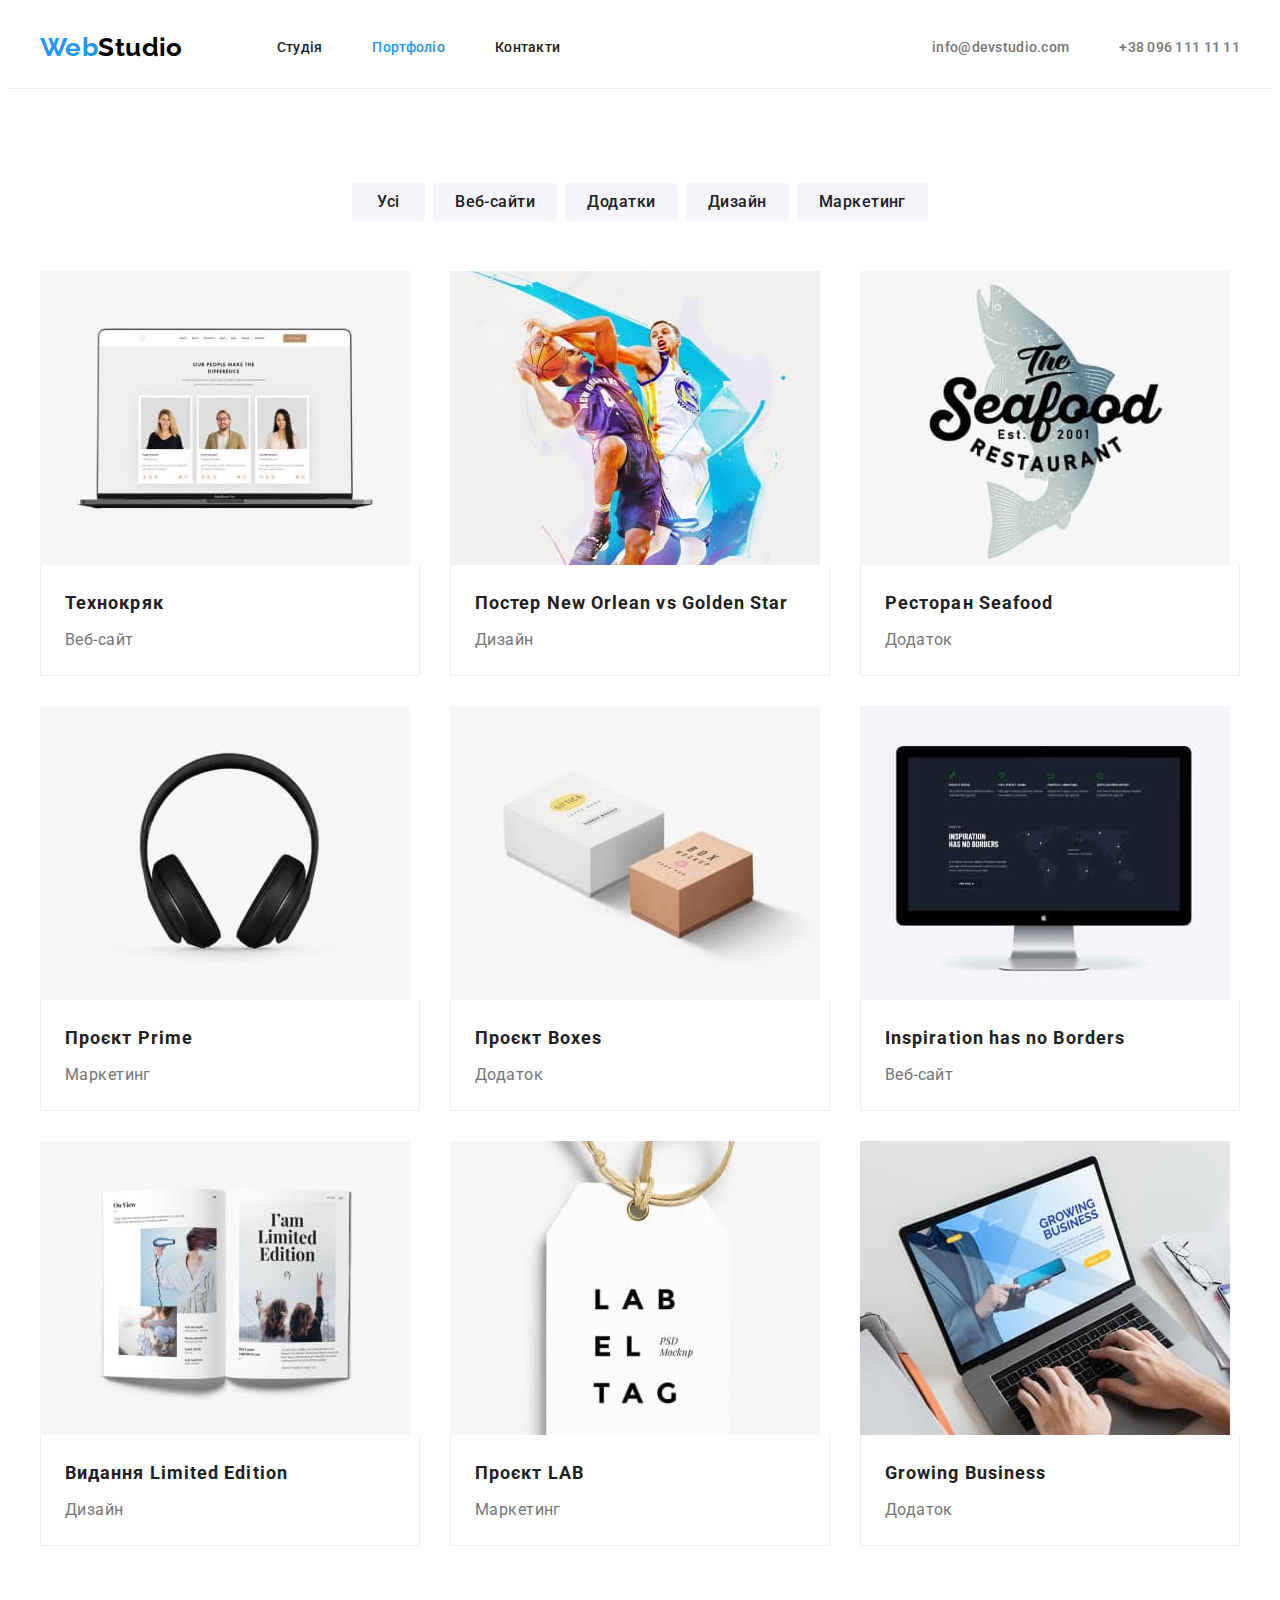
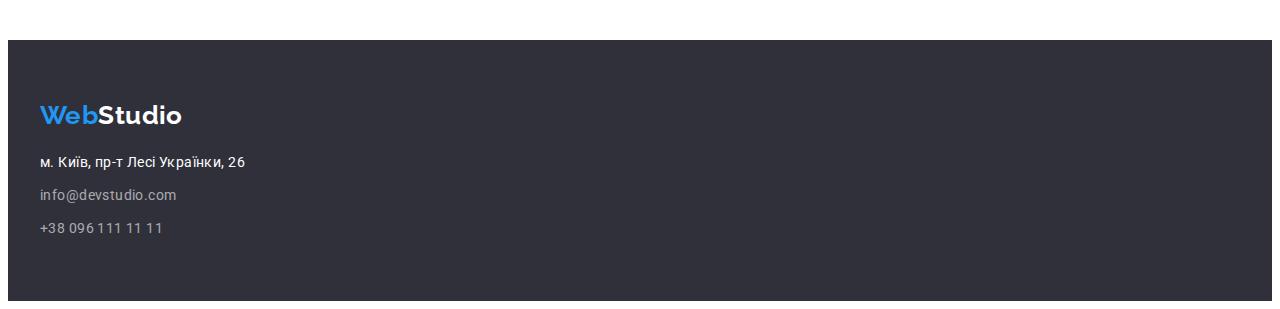
==== portfolio.html @ c1cb9e40 "home_work #3" ====
<!DOCTYPE html>
<html lang="uk">
  <head>
    <meta charset="UTF-8" />
    <meta http-equiv="X-UA-Compatible" content="IE=edge" />
    <meta name="viewport" content="width=device-width, initial-scale=1.0" />
    <title>Document</title>
    <link rel="preconnect" href="https://fonts.googleapis.com" />
    <link rel="preconnect" href="https://fonts.gstatic.com" crossorigin />
    <link
      href="https://fonts.googleapis.com/css2?family=Raleway:wght@700&family=Roboto:wght@400;500;700;900&display=swap"
      rel="stylesheet"
    />
    <link
      rel="stylesheet"
      href="https://cdnjs.cloudflare.com/ajax/libs/modern-normalize/1.1.0/modern-normalize.min.css"
      integrity="sha512-wpPYUAdjBVSE4KJnH1VR1HeZfpl1ub8YT/NKx4PuQ5NmX2tKuGu6U/JRp5y+Y8XG2tV+wKQpNHVUX03MfMFn9Q=="
      crossorigin="anonymous"
      referrerpolicy="no-referrer"
    />
    <link rel="stylesheet" href="./css/style.css" />
  </head>
  <body>
    <!--Header-->
    <header class="header">
      <div class="container flex-header">
        <nav class="nav-list-logo">
          <a class="logo" href="./index.html" lang="en"
            >Web<span class="logo-black">Studio</span></a
          >
          <ul class="list nav-list">
            <li><a class="nav-item" href="./index.html">Студія</a></li>
            <li>
              <a class="nav-item current" href="./portfolio.html">Портфоліо</a>
            </li>
            <li><a class="nav-item" href="">Контакти</a></li>
          </ul>
        </nav>
        <ul class="list contacs-list">
          <li>
            <a class="nav-item contacs" href="mailto:info@devstudio.com"
              >info@devstudio.com</a
            >
          </li>
          <li>
            <a class="nav-item contacs" href="tel:+380961111111"
              >+38 096 111 11 11</a
            >
          </li>
        </ul>
      </div>
    </header>
    <!-- Main -->
    <main>
      <section class="portfolio">
        <div class="container">
          <h1 class="visually-hidden">Наші проєкти</h1>
          <ul class="list portfolio-button-list">
            <li><button class="portfolio-button" type="button">Усі</button></li>
            <li>
              <button class="portfolio-button" type="button">Веб-сайти</button>
            </li>
            <li>
              <button class="portfolio-button" type="button">Додатки</button>
            </li>
            <li>
              <button class="portfolio-button" type="button">Дизайн</button>
            </li>
            <li>
              <button class="portfolio-button" type="button">Маркетинг</button>
            </li>
          </ul>
          <ul class="list portfolio-list">
            <li class="portfolio-item">
              <img
                class="portfolio-photo"
                src="./images/portfolio/img1.jpg"
                alt="технокряк"
                width="370"
                height="294"
              />
              <div class="portfolio-inform">
                <h2 class="portfolio-title">Технокряк</h2>
                <p class="portfolio-text">Веб-сайт</p>
              </div>
            </li>
            <li class="portfolio-item">
              <img
                class="portfolio-photo"
                src="./images/portfolio/img2.jpg"
                alt="постер"
                width="370"
                height="294"
              />
              <div class="portfolio-inform">
                <h2 class="portfolio-title">
                  Постер New Orlean vs Golden Star
                </h2>
                <p class="portfolio-text">Дизайн</p>
              </div>
            </li>
            <li class="portfolio-item">
              <img
                class="portfolio-photo"
                src="./images/portfolio/img3.jpg"
                alt="ресторан"
                width="370"
                height="294"
              />
              <div class="portfolio-inform">
                <h2 class="portfolio-title">Ресторан Seafood</h2>
                <p class="portfolio-text">Додаток</p>
              </div>
            </li>
            <li class="portfolio-item">
              <img
                class="portfolio-photo"
                src="./images/portfolio/img4.jpg"
                alt="проєкт"
                width="370"
                height="294"
              />
              <div class="portfolio-inform">
                <h2 class="portfolio-title">Проєкт Prime</h2>
                <p class="portfolio-text">Маркетинг</p>
              </div>
            </li>
            <li class="portfolio-item">
              <img
                class="portfolio-photo"
                src="./images/portfolio/img5.jpg"
                alt="проєкт"
                width="370"
                height="294"
              />
              <div class="portfolio-inform">
                <h2 class="portfolio-title">Проєкт Boxes</h2>
                <p class="portfolio-text">Додаток</p>
              </div>
            </li>
            <li class="portfolio-item">
              <img
                class="portfolio-photo"
                src="./images/portfolio/img6.jpg"
                alt="вебсайт"
                width="370"
                height="294"
              />
              <div class="portfolio-inform">
                <h2 class="portfolio-title">Inspiration has no Borders</h2>
                <p class="portfolio-text">Веб-сайт</p>
              </div>
            </li>
            <li class="portfolio-item">
              <img
                class="portfolio-photo"
                src="./images/portfolio/img7.jpg"
                alt="видання"
                width="370"
                height="294"
              />
              <div class="portfolio-inform">
                <h2 class="portfolio-title">Видання Limited Edition</h2>
                <p class="portfolio-text">Дизайн</p>
              </div>
            </li>
            <li class="portfolio-item">
              <img
                class="portfolio-photo"
                src="./images/portfolio/img8.jpg"
                alt="проєкт"
                width="370"
                height="294"
              />
              <div class="portfolio-inform">
                <h2 class="portfolio-title">Проєкт LAB</h2>
                <p class="portfolio-text">Маркетинг</p>
              </div>
            </li>
            <li class="portfolio-item">
              <img
                class="portfolio-photo"
                src="./images/portfolio/img9.jpg"
                alt="додаток"
                width="370"
                height="294"
              />
              <div class="portfolio-inform">
                <h2 class="portfolio-title">Growing Business</h2>
                <p class="portfolio-text">Додаток</p>
              </div>
            </li>
          </ul>
        </div>
      </section>
    </main>
    <!--Footer-->
    <footer class="footer">
      <div class="container">
        <a class="logo logo-footer" href="./index.html" lang="en"
          >Web<span class="logo-white">Studio</span></a
        >
        <address class="address">
          <a
            class="address-item"
            href="https://goo.gl/maps/dqY5QBXwFPovs5Bk7"
            target="_blank"
            rel="noopener noreferrer nofollow"
          >
            м. Київ, пр-т Лесі Українки, 26</a
          >
          <ul class="list">
            <li class="footer-address-list">
              <a class="address-list-item" href="mailto:info@devstudio.com"
                >info@devstudio.com</a
              >
            </li>
            <li class="footer-address-list">
              <a class="address-list-item" href="tel:+380961111111"
                >+38 096 111 11 11</a
              >
            </li>
          </ul>
        </address>
      </div>
    </footer>
  </body>
</html>
---- css/style.css ----
:root {
    --main-color: #757575;
    --title-color: #212121;
    --accent-color: #2196F3;
    --white-color: #FFFFFF;
    --background-color: #2F303A;
    --secondary-babackground-color: #F5F4FA;
    --card-background: #FFFFFF;
}

p,
h1,
h2,
h3,
h4,
h5,
h6 {
    margin: 0;
}

ul,
ol {
    margin: 0;
    padding-left: 0;
}

button {
    cursor: pointer;
}

address {
    font-style: normal;
}

img {
    display: block;
}



body {
    font-family: 'Roboto', sans-serif;
    font-weight: 400;
    font-size: 14px;
    line-height: 1.71;
    letter-spacing: 0.03em;

    color: var(--main-color);
    background-color: var(--white-color);
}

.container {
    width: 1200px;
    padding-left: 15px;
    padding-right: 15px;
    margin: 0 auto;
}

/* Header */
.header {
    padding-top: 24px;
    padding-bottom: 25px;
    border-bottom: 1px solid #ECECEC;
}


.logo {
    display: inline-block;

    font-family: 'Raleway', sans-serif;
    font-weight: 700;
    font-size: 26px;
    line-height: 1.19;
    text-decoration: none;

    color: var(--accent-color);

    margin-right: 94px;

}

.logo-black {
    color: #000000;
}

.list {
    list-style: none;
}

.nav-list {
    display: flex;
    gap: 50px;
}

.contacs-list {
    display: flex;
    gap: 50px;
    margin-left: auto;
}

.nav-list-logo {
    display: flex;
    align-items: center;
}

.flex-header {
    display: flex;
    align-items: center;
}

.nav-item {
    font-family: inherit;
    font-weight: 500;
    line-height: 1.14;
    letter-spacing: 0.02em;
    text-decoration: none;

    color: var(--title-color);
}

.nav-item:hover,
.nav-item:focus {
    color: var(--accent-color);
}

.contacs {
    color: var(--main-color);
}

.current {
    color: var(--accent-color);
}

/* Hero */

.hero {
    background-color: var(--background-color);
    text-align: center;
    padding-top: 200px;
    padding-bottom: 200px;
}

.hero-title {
    font-weight: 900;
    font-size: 44px;
    line-height: 1.36;
    text-align: center;
    letter-spacing: 0.06em;
    text-transform: uppercase;

    color: var(--white-color);

    margin-bottom: 30px;
    margin-left: auto;
    margin-right: auto;

    max-width: 696px;
}

.button {
    font-family: inherit;
    font-weight: 700;
    font-size: 16px;
    line-height: 1.88;
    letter-spacing: 0.06em;
    cursor: pointer;
    border: none;
    border-radius: 4px;
    box-shadow: 0px 4px 4px rgba(0, 0, 0, 0.15);

    color: var(--white-color);
    background-color: var(--accent-color);
    padding: 10px 32px;

}


/* Our advantages */


.advantages {
    padding-top: 94px;
    padding-bottom: 94px;
}


.visually-hidden {
    position: absolute;
    width: 1px;
    height: 1px;
    margin: -1px;
    border: 0;
    padding: 0;

    white-space: nowrap;
    clip-path: inset(100%);
    clip: rect(0 0 0 0);
    overflow: hidden;
}

.advantages-list {
    display: flex;
    gap: 30px;
}

.secondary-title {
    font-size: 14px;
    line-height: 1.14;
    text-transform: uppercase;

    color: var(--title-color);
    margin-bottom: 10px;
}


/* What do we do? */

.examples {
    text-align: center;
    padding-bottom: 94px;
}


.title {
    font-size: 36px;
    line-height: 1.17;

    color: var(--title-color);
    margin-bottom: 50px;
}

.examples-list {
    display: flex;
    gap: 30px;
}


/* Our team */

.team {
    background: var(--secondary-babackground-color);
    text-align: center;
    padding-top: 94px;
    padding-bottom: 94px;
}

.team-list {
    display: flex;
    gap: 30px;
}


.team-item {
    width: calc((100%-90px)/4);
    /* height: 368px; */

    background: var(--card-background);

    box-shadow: 0px 1px 3px rgba(0, 0, 0, 0.12),
        0px 1px 1px rgba(0, 0, 0, 0.14),
        0px 2px 1px rgba(0, 0, 0, 0.2);
    border-radius: 0px 0px 4px 4px;
}



.team-inform {
    padding-top: 30px;
    padding-bottom: 30px;
}

.team-title {
    font-weight: 500;
    font-size: 16px;
    line-height: 1.19;

    color: var(--title-color);
    margin-bottom: 10px;
}

.team-position {
    font-size: 16px;
    line-height: 1.19;
}


/* Footer */

.footer {
    background-color: var(--background-color);
    padding-top: 60px;
    padding-bottom: 60px;
}

.logo-footer {
    margin-bottom: 20px;
    margin-right: 0;
}

.logo-white {
    color: var(--white-color);
}


.address-item,
.address-list-item {
    text-decoration: none;
    font-style: normal;

    color: var(--white-color);
}


.footer-address-list {
    margin-top: 9px;
}

.address-list-item {
    color: rgba(255, 255, 255, 0.6);
}

.address-item:hover,
.address-item:focus,
.address-list-item:hover,
.address-list-item:focus {
    color: var(--accent-color);
}



/* Portfolio */

.portfolio {
    padding-top: 94px;
    padding-bottom: 94px;
}

.portfolio-button-list {
    margin-bottom: 50px;
    display: flex;
    gap: 8px;
    justify-content: center;
}


.portfolio-button {
    font-family: inherit;
    font-weight: 500;
    font-size: 16px;
    line-height: 1.62;
    letter-spacing: 0.03em;
    border: 1px transparent;
    border-radius: 4px;
    cursor: pointer;

    color: var(--title-color);
    background-color: var(--secondary-babackground-color);

    padding: 6px 22px;
    min-width: 73px;
}

.portfolio-button:hover,
.portfolio-button:focus {
    background-color: var(--accent-color);
    color: var(--white-color);

    box-shadow: 0px 3px 1px rgba(0, 0, 0, 0.1), 0px 1px 2px rgba(0, 0, 0, 0.08), 0px 2px 2px rgba(0, 0, 0, 0.12);
}

.portfolio-item {
    width: calc((100% - 60px) / 3);
}

.portfolio-list {
    display: flex;
    flex-wrap: wrap;
    gap: 30px;
}


.portfolio-inform {
    padding: 20px 24px;
    border-left: 1px solid #EEEEEE;
    border-right: 1px solid #EEEEEE;
    border-bottom: 1px solid #EEEEEE;
}

.portfolio-title {
    font-size: 18px;
    line-height: 2;
    letter-spacing: 0.06em;

    color: var(--title-color);

    margin-bottom: 4px;
}

.portfolio-text {
    font-size: 16px;
    line-height: 1.88;


}
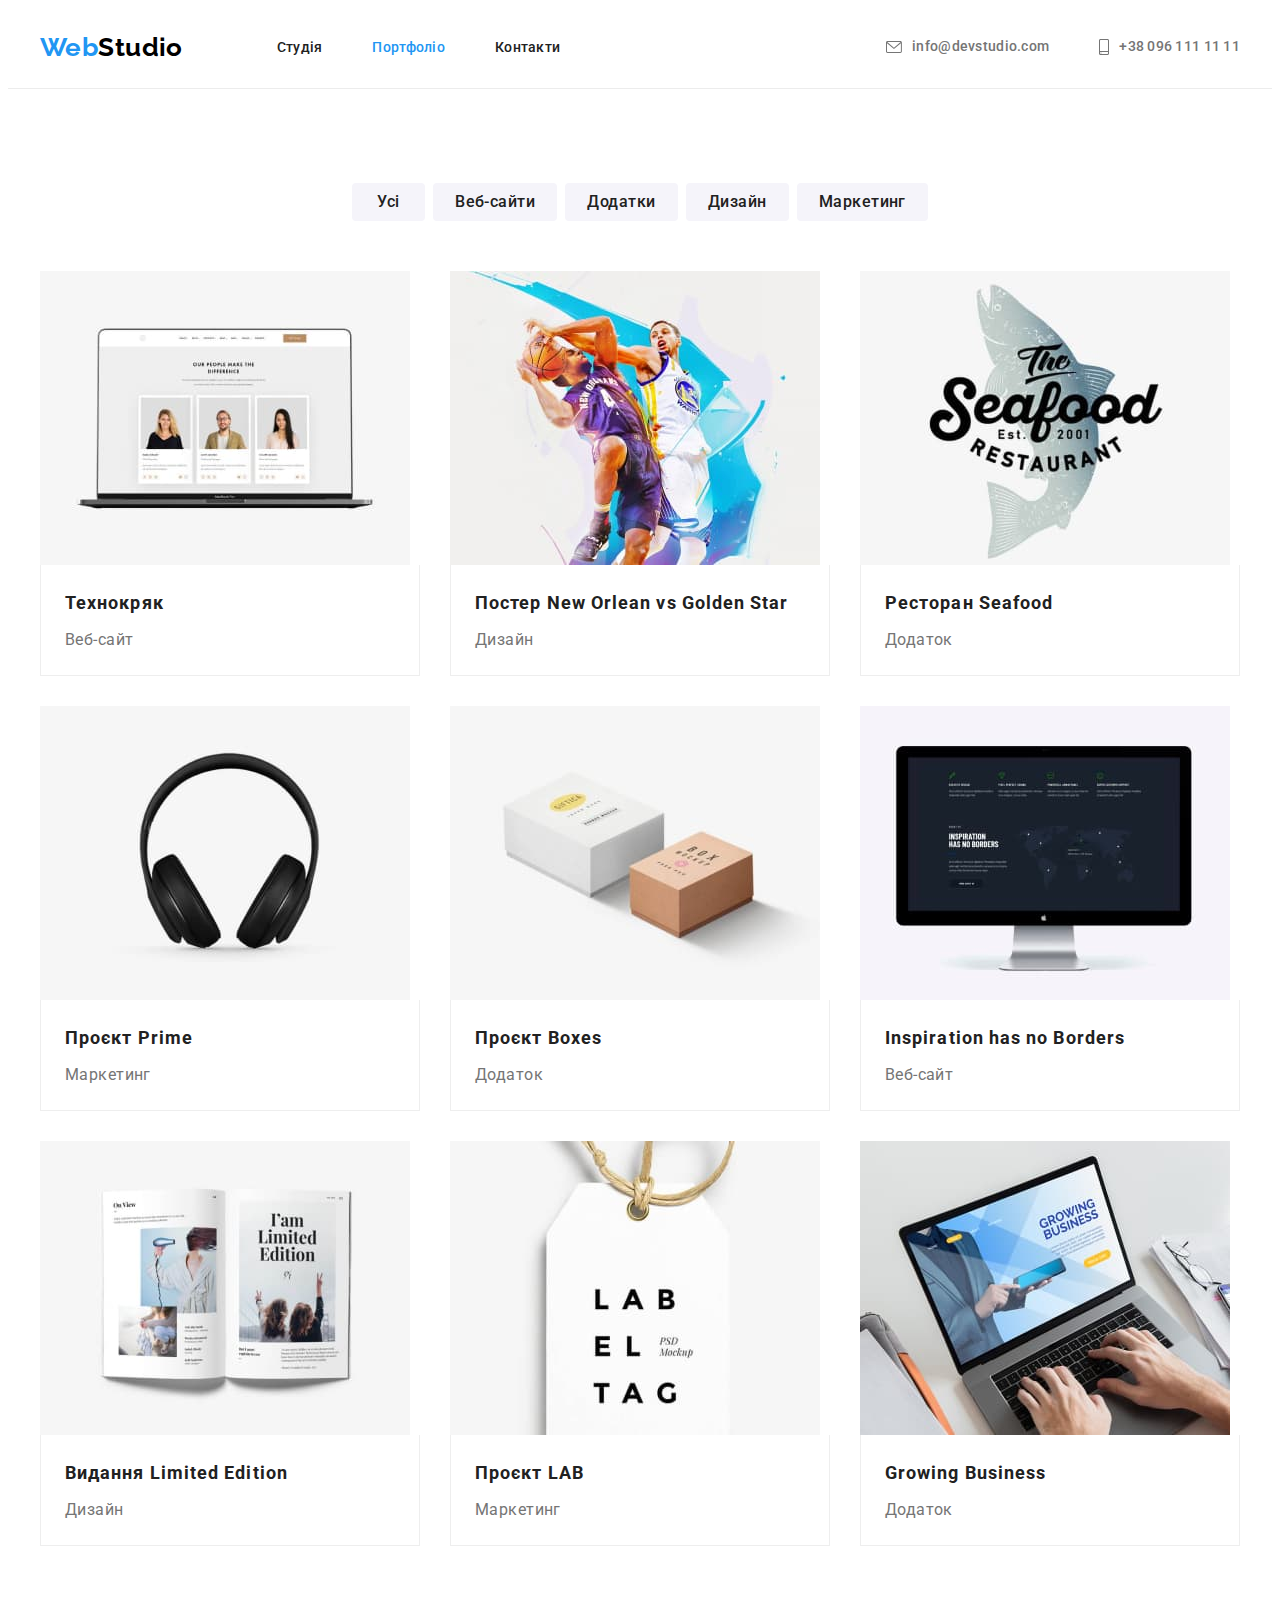
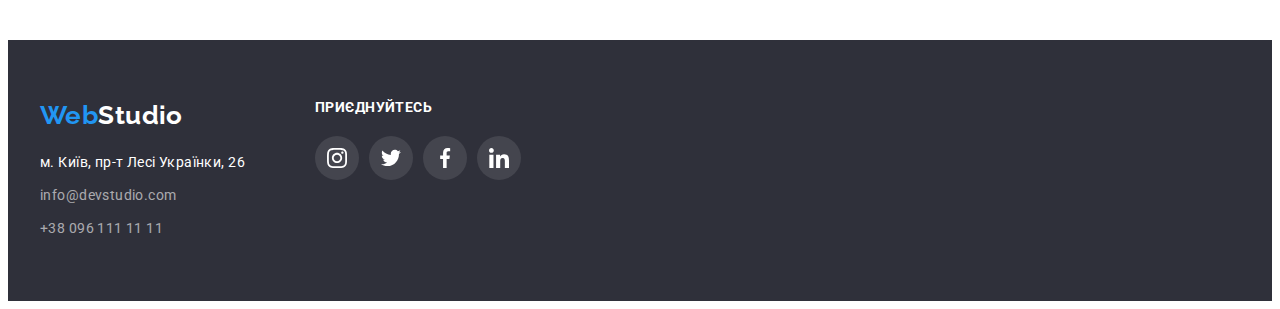
==== commit 5e670d49: "svg" ====
--- a/portfolio.html
+++ b/portfolio.html
@@ -38,14 +38,27 @@
         </nav>
         <ul class="list contacs-list">
           <li>
-            <a class="nav-item contacs" href="mailto:info@devstudio.com"
-              >info@devstudio.com</a
-            >
+            <div class="li">
+              <a
+                class="nav-item contacs nav-icon"
+                href="mailto:info@devstudio.com"
+              >
+                <svg class="svg-mail" width="16px" height="12px">
+                  <use href="./images/symbol-defs.svg#icon-envelope"></use>
+                </svg>
+                info@devstudio.com</a
+              >
+            </div>
           </li>
           <li>
-            <a class="nav-item contacs" href="tel:+380961111111"
-              >+38 096 111 11 11</a
-            >
+            <div class="li">
+              <a class="nav-item contacs nav-icon" href="tel:+380961111111">
+                <svg class="svg-tel" width="10px" height="16px">
+                  <use href="./images/symbol-defs.svg#icon-smartphone"></use>
+                </svg>
+                +38 096 111 11 11</a
+              >
+            </div>
           </li>
         </ul>
       </div>
@@ -196,32 +209,67 @@
     </main>
     <!--Footer-->
     <footer class="footer">
-      <div class="container">
-        <a class="logo logo-footer" href="./index.html" lang="en"
-          >Web<span class="logo-white">Studio</span></a
-        >
-        <address class="address">
-          <a
-            class="address-item"
-            href="https://goo.gl/maps/dqY5QBXwFPovs5Bk7"
-            target="_blank"
-            rel="noopener noreferrer nofollow"
+      <div class="container footer-flex">
+        <div>
+          <a class="logo logo-footer" href="./index.html" lang="en"
+            >Web<span class="logo-white">Studio</span></a
           >
-            м. Київ, пр-т Лесі Українки, 26</a
-          >
-          <ul class="list">
-            <li class="footer-address-list">
-              <a class="address-list-item" href="mailto:info@devstudio.com"
-                >info@devstudio.com</a
-              >
-            </li>
-            <li class="footer-address-list">
-              <a class="address-list-item" href="tel:+380961111111"
-                >+38 096 111 11 11</a
-              >
-            </li>
-          </ul>
-        </address>
+          <address class="address">
+            <a
+              class="address-item"
+              href="https://goo.gl/maps/dqY5QBXwFPovs5Bk7"
+              target="_blank"
+              rel="noopener noreferrer nofollow"
+            >
+              м. Київ, пр-т Лесі Українки, 26</a
+            >
+            <ul class="list">
+              <li class="footer-address-list">
+                <a class="address-list-item" href="mailto:info@devstudio.com"
+                  >info@devstudio.com</a
+                >
+              </li>
+              <li class="footer-address-list">
+                <a class="address-list-item" href="tel:+380961111111"
+                  >+38 096 111 11 11</a
+                >
+              </li>
+            </ul>
+          </address>
+        </div>
+        <div class="join-content">
+          <p class="join">приєднуйтесь</p>
+          <ul class="list join-list">
+            <li class="join-item">
+              <a class="join-link" href="">
+                <svg class="join-icon" width="20px" height="20px">
+                  <use href="./images/symbol-defs.svg#icon-instagram"></use>
+                </svg>
+              </a>
+            </li>
+            <li class="join-item">
+              <a class="join-link" href="">
+                <svg class="join-icon" width="20px" height="20px">
+                  <use href="./images/symbol-defs.svg#icon-twitter"></use>
+                </svg>
+              </a>
+            </li>
+            <li class="join-item">
+              <a class="join-link" href="">
+                <svg class="join-icon" width="20px" height="20px">
+                  <use href="./images/symbol-defs.svg#icon-facebook"></use>
+                </svg>
+              </a>
+            </li>
+            <li class="join-item">
+              <a class="join-link" href="">
+                <svg class="join-icon" width="20px" height="20px">
+                  <use href="./images/symbol-defs.svg#icon-linkedin"></use>
+                </svg>
+              </a>
+            </li>
+          </ul>
+        </div>
       </div>
     </footer>
   </body>
--- a/css/style.css
+++ b/css/style.css
@@ -6,6 +6,7 @@
     --background-color: #2F303A;
     --secondary-babackground-color: #F5F4FA;
     --card-background: #FFFFFF;
+    --icon-color: #AFB1B8;
 }
 
 p,
@@ -49,6 +50,7 @@
     background-color: var(--white-color);
 }
 
+
 .container {
     width: 1200px;
     padding-left: 15px;
@@ -127,14 +129,57 @@
     color: var(--main-color);
 }
 
+
+.nav-icon {
+    display: flex;
+    align-content: center;
+    align-items: center;
+    justify-content: center;
+    gap: 10px;
+}
+
 .current {
     color: var(--accent-color);
 }
 
+
+
+.svg-mail,
+.svg-tel {
+    fill: var(--main-color);
+}
+
+
+.li {
+    text-decoration: none;
+    display: flex;
+    align-content: center;
+    align-items: center;
+    justify-content: center;
+    gap: 10px;
+}
+
+
+.nav-item:hover .svg-mail,
+.nav-item:focus .svg-mail {
+    fill: var(--accent-color);
+}
+
+.nav-item:hover .svg-tel,
+.nav-item:focus .svg-tel {
+    fill: var(--accent-color);
+}
+
+
+
 /* Hero */
 
 .hero {
     background-color: var(--background-color);
+    background-image: linear-gradient(rgba(47, 48, 58, 0.4), rgba(47, 48, 58, 0.4)), url(../images/hero-bg.jpg);
+    background-repeat: no-repeat;
+    background-position: center;
+    background-size: cover;
     text-align: center;
     padding-top: 200px;
     padding-bottom: 200px;
@@ -203,6 +248,23 @@
     gap: 30px;
 }
 
+.advantages-link {
+    display: flex;
+    padding: 25px 100px;
+    background-color: var(--secondary-babackground-color);
+    margin-bottom: 30px;
+}
+
+.advantages-icon {
+    fill: var(--title-color);
+}
+
+
+.advantages-item {
+    background-position: center;
+
+}
+
 .secondary-title {
     font-size: 14px;
     line-height: 1.14;
@@ -252,7 +314,6 @@
 
 .team-item {
     width: calc((100%-90px)/4);
-    /* height: 368px; */
 
     background: var(--card-background);
 
@@ -281,6 +342,83 @@
 .team-position {
     font-size: 16px;
     line-height: 1.19;
+}
+
+.team-networks {
+    display: flex;
+    align-items: center;
+    justify-content: center;
+    gap: 10px;
+    margin-top: 16px;
+}
+
+.team-networks-link {
+    width: 44px;
+    height: 44px;
+    border-radius: 50%;
+    color: var(--white-color);
+    display: flex;
+    align-items: center;
+    justify-content: center;
+    color: var(--icon-color);
+}
+
+.team-networks-icons {
+    fill: currentColor;
+}
+
+.team-networks-link:hover,
+.team-networks-link:focus {
+    background-color: #2196F3;
+    color: var(--white-color);
+}
+
+
+
+/* Customers */
+
+.customers {
+    text-align: center;
+    padding-top: 94px;
+    padding-bottom: 94px;
+}
+
+.customers-list {
+    display: flex;
+    gap: 30px;
+}
+
+.customers-button {
+    border: 1px solid var(--icon-color);
+    padding: 16px 32px;
+    border-radius: 4px;
+    width: calc((100% - 150px) / 6);
+}
+
+
+.customers-link {
+    display: flex;
+    justify-content: center;
+    align-items: center;
+    width: 106px;
+    height: 60px;
+    color: var(--icon-color);
+}
+
+.customers-icon {
+    fill: currentColor;
+}
+
+.customers-button:hover,
+.customers-button:focus {
+    border-color: var(--accent-color);
+}
+
+.customers-button:hover .customers-link,
+.customers-button:focus .customers-link {
+    color: var(--accent-color);
+
+
 }
 
 
@@ -326,7 +464,48 @@
     color: var(--accent-color);
 }
 
-
+.join-list {
+    display: flex;
+    justify-content: center;
+    align-items: center;
+    gap: 10px;
+}
+
+.join {
+    color: var(--white-color);
+    font-weight: 700;
+    line-height: 1.14;
+    text-transform: uppercase;
+    margin-bottom: 20px;
+    /* -webkit-text-stroke: 1px #000000;
+    text-shadow: 0px 4px 4px rgba(0, 0, 0, 0.25); */
+}
+
+.join-link {
+    display: flex;
+    justify-content: center;
+    align-items: center;
+    width: 44px;
+    height: 44px;
+    border-radius: 50%;
+    background-color: rgba(255, 255, 255, 0.1);
+    color: var(--white-color);
+}
+
+.join-icon {
+    fill: currentColor;
+}
+
+.join-link:hover,
+.join-link:focus {
+    background-color: var(--accent-color);
+}
+
+.footer-flex {
+    display: flex;
+    gap: 70px;
+
+}
 
 /* Portfolio */
 
@@ -399,6 +578,9 @@
 .portfolio-text {
     font-size: 16px;
     line-height: 1.88;
-
-
+}
+
+.portfolio-item:hover,
+.portfolio-item:focus {
+    box-shadow: 0px 1px 1px rgba(0, 0, 0, 0.12), 0px 4px 4px rgba(0, 0, 0, 0.06), 1px 4px 6px rgba(0, 0, 0, 0.16);
 }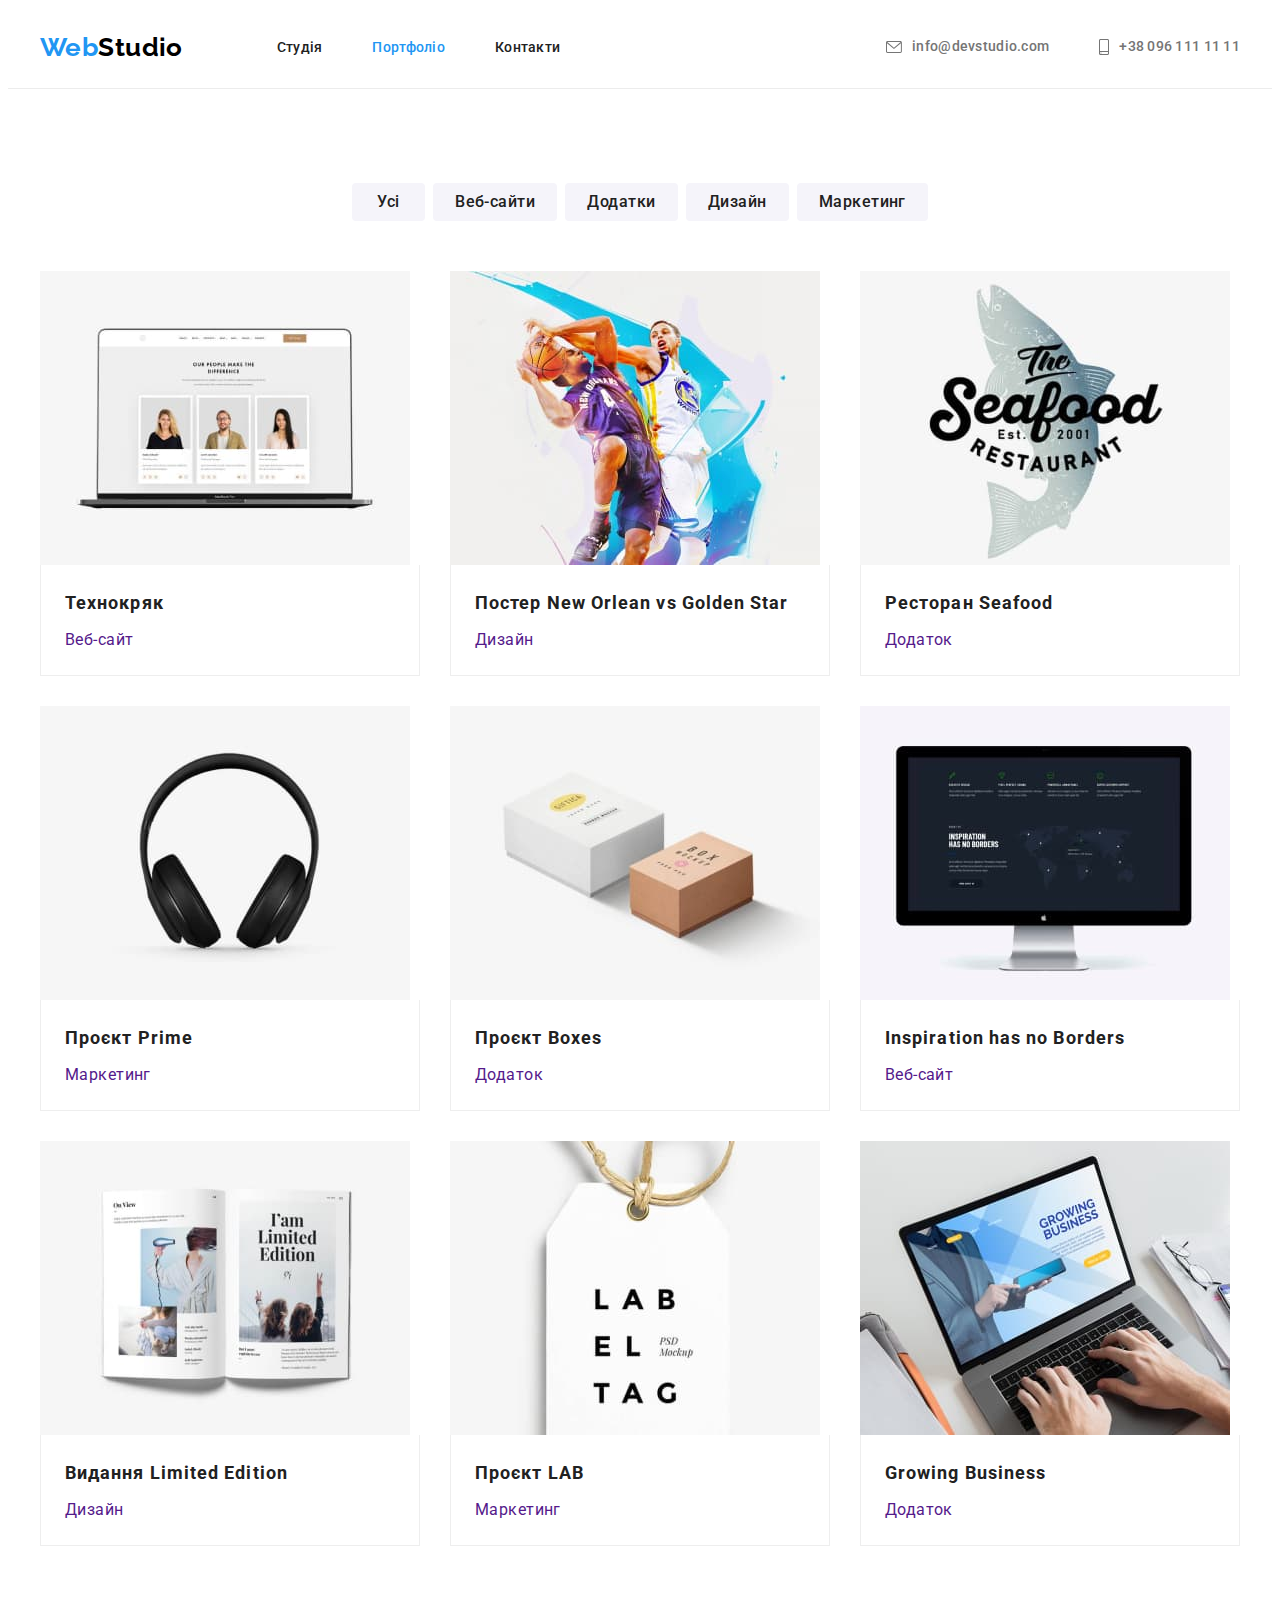
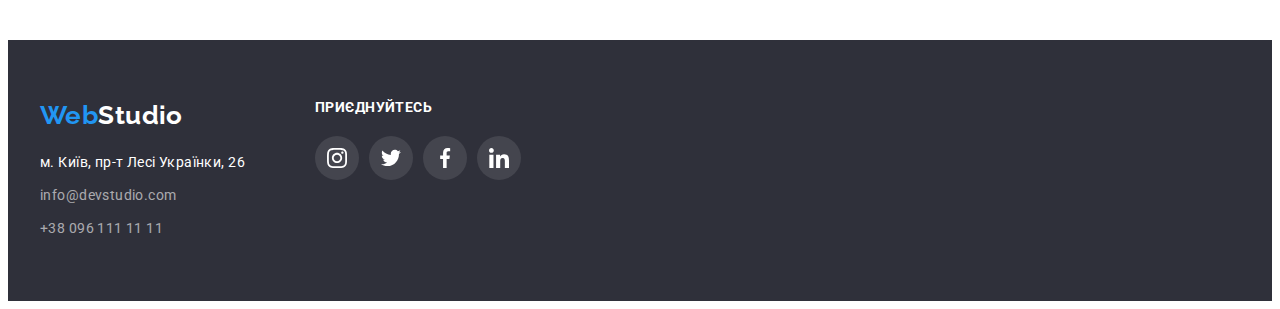
==== commit fd16f7ad: "icons" ====
--- a/portfolio.html
+++ b/portfolio.html
@@ -85,123 +85,141 @@
           </ul>
           <ul class="list portfolio-list">
             <li class="portfolio-item">
-              <img
-                class="portfolio-photo"
-                src="./images/portfolio/img1.jpg"
-                alt="технокряк"
-                width="370"
-                height="294"
-              />
-              <div class="portfolio-inform">
-                <h2 class="portfolio-title">Технокряк</h2>
-                <p class="portfolio-text">Веб-сайт</p>
-              </div>
-            </li>
-            <li class="portfolio-item">
-              <img
-                class="portfolio-photo"
-                src="./images/portfolio/img2.jpg"
-                alt="постер"
-                width="370"
-                height="294"
-              />
-              <div class="portfolio-inform">
-                <h2 class="portfolio-title">
-                  Постер New Orlean vs Golden Star
-                </h2>
-                <p class="portfolio-text">Дизайн</p>
-              </div>
-            </li>
-            <li class="portfolio-item">
-              <img
-                class="portfolio-photo"
-                src="./images/portfolio/img3.jpg"
-                alt="ресторан"
-                width="370"
-                height="294"
-              />
-              <div class="portfolio-inform">
-                <h2 class="portfolio-title">Ресторан Seafood</h2>
-                <p class="portfolio-text">Додаток</p>
-              </div>
-            </li>
-            <li class="portfolio-item">
-              <img
-                class="portfolio-photo"
-                src="./images/portfolio/img4.jpg"
-                alt="проєкт"
-                width="370"
-                height="294"
-              />
-              <div class="portfolio-inform">
-                <h2 class="portfolio-title">Проєкт Prime</h2>
-                <p class="portfolio-text">Маркетинг</p>
-              </div>
-            </li>
-            <li class="portfolio-item">
-              <img
-                class="portfolio-photo"
-                src="./images/portfolio/img5.jpg"
-                alt="проєкт"
-                width="370"
-                height="294"
-              />
-              <div class="portfolio-inform">
-                <h2 class="portfolio-title">Проєкт Boxes</h2>
-                <p class="portfolio-text">Додаток</p>
-              </div>
-            </li>
-            <li class="portfolio-item">
-              <img
-                class="portfolio-photo"
-                src="./images/portfolio/img6.jpg"
-                alt="вебсайт"
-                width="370"
-                height="294"
-              />
-              <div class="portfolio-inform">
-                <h2 class="portfolio-title">Inspiration has no Borders</h2>
-                <p class="portfolio-text">Веб-сайт</p>
-              </div>
-            </li>
-            <li class="portfolio-item">
-              <img
-                class="portfolio-photo"
-                src="./images/portfolio/img7.jpg"
-                alt="видання"
-                width="370"
-                height="294"
-              />
-              <div class="portfolio-inform">
-                <h2 class="portfolio-title">Видання Limited Edition</h2>
-                <p class="portfolio-text">Дизайн</p>
-              </div>
-            </li>
-            <li class="portfolio-item">
-              <img
-                class="portfolio-photo"
-                src="./images/portfolio/img8.jpg"
-                alt="проєкт"
-                width="370"
-                height="294"
-              />
-              <div class="portfolio-inform">
-                <h2 class="portfolio-title">Проєкт LAB</h2>
-                <p class="portfolio-text">Маркетинг</p>
-              </div>
-            </li>
-            <li class="portfolio-item">
-              <img
-                class="portfolio-photo"
-                src="./images/portfolio/img9.jpg"
-                alt="додаток"
-                width="370"
-                height="294"
-              />
-              <div class="portfolio-inform">
-                <h2 class="portfolio-title">Growing Business</h2>
-                <p class="portfolio-text">Додаток</p>
-              </div>
+              <a class="portfolio-card" href="">
+                <img
+                  class="portfolio-photo"
+                  src="./images/portfolio/img1.jpg"
+                  alt="технокряк"
+                  width="370"
+                  height="294"
+                />
+                <div class="portfolio-inform">
+                  <h2 class="portfolio-title">Технокряк</h2>
+                  <p class="portfolio-text">Веб-сайт</p>
+                </div>
+              </a>
+            </li>
+            <li class="portfolio-item">
+              <a class="portfolio-card" href="">
+                <img
+                  class="portfolio-photo"
+                  src="./images/portfolio/img2.jpg"
+                  alt="постер"
+                  width="370"
+                  height="294"
+                />
+                <div class="portfolio-inform">
+                  <h2 class="portfolio-title">
+                    Постер New Orlean vs Golden Star
+                  </h2>
+                  <p class="portfolio-text">Дизайн</p>
+                </div>
+              </a>
+            </li>
+            <li class="portfolio-item">
+              <a class="portfolio-card" href="">
+                <img
+                  class="portfolio-photo"
+                  src="./images/portfolio/img3.jpg"
+                  alt="ресторан"
+                  width="370"
+                  height="294"
+                />
+                <div class="portfolio-inform">
+                  <h2 class="portfolio-title">Ресторан Seafood</h2>
+                  <p class="portfolio-text">Додаток</p>
+                </div>
+              </a>
+            </li>
+            <li class="portfolio-item">
+              <a class="portfolio-card" href="">
+                <img
+                  class="portfolio-photo"
+                  src="./images/portfolio/img4.jpg"
+                  alt="проєкт"
+                  width="370"
+                  height="294"
+                />
+                <div class="portfolio-inform">
+                  <h2 class="portfolio-title">Проєкт Prime</h2>
+                  <p class="portfolio-text">Маркетинг</p>
+                </div>
+              </a>
+            </li>
+            <li class="portfolio-item">
+              <a class="portfolio-card" href="">
+                <img
+                  class="portfolio-photo"
+                  src="./images/portfolio/img5.jpg"
+                  alt="проєкт"
+                  width="370"
+                  height="294"
+                />
+                <div class="portfolio-inform">
+                  <h2 class="portfolio-title">Проєкт Boxes</h2>
+                  <p class="portfolio-text">Додаток</p>
+                </div>
+              </a>
+            </li>
+            <li class="portfolio-item">
+              <a class="portfolio-card" href="">
+                <img
+                  class="portfolio-photo"
+                  src="./images/portfolio/img6.jpg"
+                  alt="вебсайт"
+                  width="370"
+                  height="294"
+                />
+                <div class="portfolio-inform">
+                  <h2 class="portfolio-title">Inspiration has no Borders</h2>
+                  <p class="portfolio-text">Веб-сайт</p>
+                </div>
+              </a>
+            </li>
+            <li class="portfolio-item">
+              <a class="portfolio-card" href="">
+                <img
+                  class="portfolio-photo"
+                  src="./images/portfolio/img7.jpg"
+                  alt="видання"
+                  width="370"
+                  height="294"
+                />
+                <div class="portfolio-inform">
+                  <h2 class="portfolio-title">Видання Limited Edition</h2>
+                  <p class="portfolio-text">Дизайн</p>
+                </div>
+              </a>
+            </li>
+            <li class="portfolio-item">
+              <a class="portfolio-card" href="">
+                <img
+                  class="portfolio-photo"
+                  src="./images/portfolio/img8.jpg"
+                  alt="проєкт"
+                  width="370"
+                  height="294"
+                />
+                <div class="portfolio-inform">
+                  <h2 class="portfolio-title">Проєкт LAB</h2>
+                  <p class="portfolio-text">Маркетинг</p>
+                </div>
+              </a>
+            </li>
+            <li class="portfolio-item">
+              <a class="portfolio-card" href="">
+                <img
+                  class="portfolio-photo"
+                  src="./images/portfolio/img9.jpg"
+                  alt="додаток"
+                  width="370"
+                  height="294"
+                />
+                <div class="portfolio-inform">
+                  <h2 class="portfolio-title">Growing Business</h2>
+                  <p class="portfolio-text">Додаток</p>
+                </div>
+              </a>
             </li>
           </ul>
         </div>
--- a/css/style.css
+++ b/css/style.css
@@ -557,6 +557,9 @@
     gap: 30px;
 }
 
+.portfolio-card {
+    text-decoration: none;
+}
 
 .portfolio-inform {
     padding: 20px 24px;
